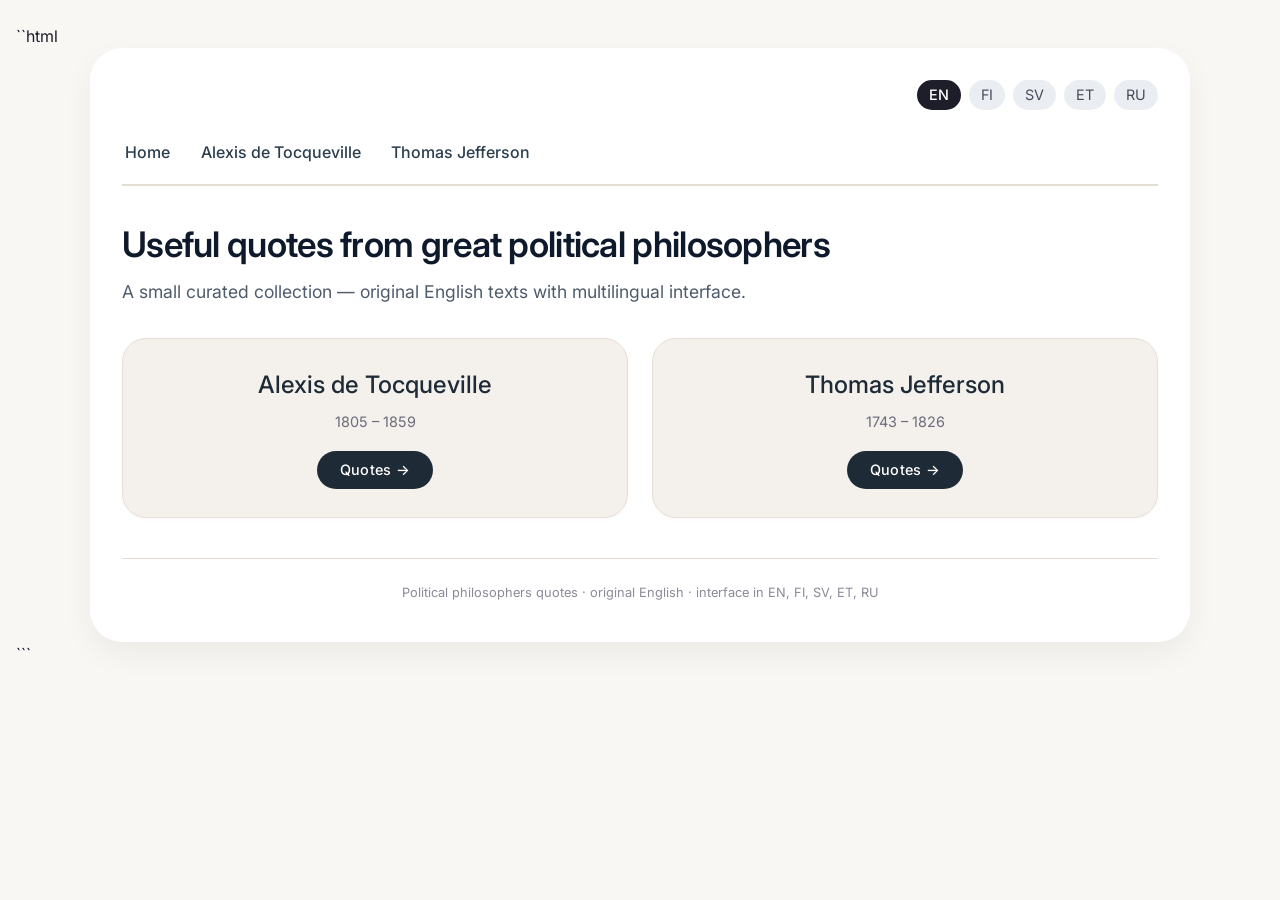
==== index.html @ 217eaa40 "Add files via upload" ====
``html
<!DOCTYPE html>
<html lang="en">
<head>
  <meta charset="UTF-8">
  <meta name="viewport" content="width=device-width, initial-scale=1.0">
  <title>Political Philosophers · Quotes</title>
  <!-- Google Fonts for clean typography -->
  <link rel="preconnect" href="https://fonts.googleapis.com">
  <link rel="preconnect" href="https://fonts.gstatic.com" crossorigin>
  <link href="https://fonts.googleapis.com/css2?family=Inter:opsz,wght@14..32,400;14..32,500;14..32,600&display=swap" rel="stylesheet">
  <style>
    /* ---------- GLOBAL STYLES ---------- */
    * {
      margin: 0;
      padding: 0;
      box-sizing: border-box;
    }
    body {
      font-family: 'Inter', system-ui, -apple-system, sans-serif;
      background: #f9f7f4;
      color: #1e1e2a;
      line-height: 1.5;
      padding: 1.5rem 1rem;
    }
    .container {
      max-width: 1100px;
      margin: 0 auto;
      background: #ffffff;
      border-radius: 2rem;
      box-shadow: 0 12px 30px rgba(0, 0, 0, 0.05);
      padding: 2rem 2rem 2.5rem;
    }

    /* ---------- LANGUAGE SELECTOR (simple placeholder) ---------- */
    .lang-bar {
      display: flex;
      justify-content: flex-end;
      gap: 0.5rem;
      margin-bottom: 1.5rem;
      font-size: 0.9rem;
      color: #4a4a5a;
    }
    .lang-bar span {
      background: #eaeef2;
      padding: 0.25rem 0.75rem;
      border-radius: 30px;
      cursor: default;
      transition: background 0.2s;
    }
    .lang-bar span.active {
      background: #1e1e2a;
      color: white;
      font-weight: 500;
    }

    /* ---------- TYPOGRAPHY & LINKS ---------- */
    h1 {
      font-size: 2.2rem;
      font-weight: 600;
      letter-spacing: -0.02em;
      margin-bottom: 0.5rem;
      color: #0e1a2b;
    }
    h2 {
      font-size: 1.7rem;
      font-weight: 500;
      letter-spacing: -0.01em;
      margin-bottom: 1.25rem;
      border-left: 5px solid #b7a68b;
      padding-left: 1rem;
    }
    .subhead {
      color: #4f5b6b;
      margin-bottom: 2rem;
      font-size: 1.1rem;
    }
    a {
      text-decoration: none;
      color: inherit;
    }

    /* ---------- TOP NAVIGATION (duplicated in menu and buttons) ---------- */
    .top-nav {
      display: flex;
      flex-wrap: wrap;
      gap: 0.75rem 1.5rem;
      margin-bottom: 2rem;
      padding-bottom: 0.75rem;
      border-bottom: 2px solid #e4ddd4;
    }
    .top-nav a {
      font-weight: 500;
      padding: 0.4rem 0.2rem;
      border-bottom: 2px solid transparent;
      transition: border-color 0.2s, color 0.2s;
      color: #2c3e4e;
    }
    .top-nav a:hover {
      border-bottom-color: #b7a68b;
      color: #0a1c2c;
    }

    /* ---------- HOME PAGE: AUTHOR CARDS / MENU ---------- */
    .authors-grid {
      display: flex;
      flex-wrap: wrap;
      gap: 1.5rem;
      margin-top: 1rem;
    }
    .author-card {
      flex: 1 1 220px;
      background: #f4f1ec;
      padding: 1.75rem 1.5rem;
      border-radius: 1.5rem;
      transition: transform 0.15s, box-shadow 0.2s;
      box-shadow: 0 2px 6px rgba(0, 0, 0, 0.02);
      border: 1px solid #e5dfd7;
      text-align: center;
    }
    .author-card:hover {
      transform: translateY(-3px);
      box-shadow: 0 12px 22px -8px rgba(0, 0, 0, 0.1);
      background: #f0ebe4;
    }
    .author-card h3 {
      font-size: 1.5rem;
      font-weight: 500;
      margin-bottom: 0.5rem;
      color: #1e2a36;
    }
    .author-card .years {
      font-size: 0.9rem;
      color: #6b6b7a;
      margin-bottom: 1.2rem;
    }
    .author-card .btn {
      display: inline-block;
      background: #1e2a36;
      color: white;
      padding: 0.5rem 1.4rem;
      border-radius: 40px;
      font-size: 0.9rem;
      font-weight: 500;
      letter-spacing: 0.3px;
      transition: background 0.2s;
    }
    .author-card .btn:hover {
      background: #2f4050;
    }

    /* ---------- QUOTE PAGE STYLES ---------- */
    .quote-list {
      display: flex;
      flex-direction: column;
      gap: 2rem;
      margin-top: 1.5rem;
    }
    .quote-item {
      background: #faf8f5;
      padding: 1.5rem 1.8rem;
      border-radius: 1.5rem;
      border-left: 6px solid #b7a68b;
      box-shadow: 0 2px 8px rgba(0, 0, 0, 0.02);
    }
    .quote-text {
      font-size: 1.2rem;
      font-style: italic;
      font-weight: 400;
      margin-bottom: 0.8rem;
      color: #18222e;
      line-height: 1.6;
    }
    .quote-source {
      font-size: 0.9rem;
      color: #5a6675;
      display: flex;
      justify-content: space-between;
      align-items: baseline;
      flex-wrap: wrap;
      gap: 0.5rem;
    }
    .quote-lang {
      background: #e4ddd4;
      padding: 0.2rem 0.75rem;
      border-radius: 20px;
      font-size: 0.75rem;
      font-weight: 600;
      text-transform: uppercase;
      letter-spacing: 0.5px;
      color: #2c3e4e;
    }

    /* ---------- BACK LINK ---------- */
    .back-link {
      display: inline-block;
      margin-top: 2rem;
      font-weight: 500;
      color: #4f5b6b;
      border-bottom: 1px dashed #b7a68b;
    }
    .back-link:hover {
      color: #1e1e2a;
      border-bottom-style: solid;
    }

    /* ---------- RESPONSIVE ---------- */
    @media (max-width: 600px) {
      .container { padding: 1.5rem 1.25rem; }
      h1 { font-size: 1.8rem; }
      h2 { font-size: 1.4rem; }
      .quote-item { padding: 1.25rem; }
      .quote-text { font-size: 1.05rem; }
    }

    /* hide all pages by default, only .active page visible */
    .page {
      display: none;
    }
    .page.active {
      display: block;
    }
  </style>
</head>
<body>
<div class="container">

  <!-- LANGUAGE SELECTOR (visual only — translation logic not implemented) -->
  <div class="lang-bar">
    <span class="active">EN</span>
    <span>FI</span>
    <span>SV</span>
    <span>ET</span>
    <span>RU</span>
  </div>

  <!-- TOP NAVIGATION (duplicated in home card buttons) -->
  <!-- Menu items will be dynamically duplicated via JS, but static fallback works too -->
  <nav class="top-nav" id="topNav">
    <a href="#" data-page="home">Home</a>
    <a href="#" data-page="tocqueville">Alexis de Tocqueville</a>
    <a href="#" data-page="jefferson">Thomas Jefferson</a>
    <!-- Add new menu items here as simple <a> with data-page -->
  </nav>

  <!-- ========== PAGE: HOME ========== -->
  <div id="home" class="page active">
    <h1>Useful quotes from great political philosophers</h1>
    <p class="subhead">A small curated collection — original English texts with multilingual interface.</p>

    <!-- AUTHOR CARDS (also act as menu buttons) -->
    <div class="authors-grid">
      <div class="author-card">
        <h3>Alexis de Tocqueville</h3>
        <div class="years">1805 – 1859</div>
        <a href="#" class="btn" data-page="tocqueville">Quotes →</a>
      </div>
      <div class="author-card">
        <h3>Thomas Jefferson</h3>
        <div class="years">1743 – 1826</div>
        <a href="#" class="btn" data-page="jefferson">Quotes →</a>
      </div>
      <!-- Add more author cards here: copy .author-card block, change title, years, and data-page -->
    </div>
  </div>

  <!-- ========== PAGE: TOCQUEVILLE ========== -->
  <div id="tocqueville" class="page">
    <h2>Alexis de Tocqueville</h2>
    <div class="quote-list">
      <!-- QUOTE 1 -->
      <div class="quote-item">
        <div class="quote-text">“The greatness of America lies not in being more enlightened than any other nation, but rather in her ability to repair her faults.”</div>
        <div class="quote-source">
          <span>— Alexis de Tocqueville, Democracy in America</span>
          <span class="quote-lang">EN</span>
        </div>
      </div>
      <!-- QUOTE 2 -->
      <div class="quote-item">
        <div class="quote-text">“I must confess that in America I saw more than America; I sought the image of democracy itself, with its inclinations, its character, its prejudices, and its passions.”</div>
        <div class="quote-source">
          <span>— Alexis de Tocqueville, Democracy in America</span>
          <span class="quote-lang">EN</span>
        </div>
      </div>
      <!-- QUOTE 3 -->
      <div class="quote-item">
        <div class="quote-text">“Liberty cannot be established without morality, nor morality without faith.”</div>
        <div class="quote-source">
          <span>— Alexis de Tocqueville</span>
          <span class="quote-lang">EN</span>
        </div>
      </div>
      <!-- Add more .quote-item blocks here -->
    </div>
    <a href="#" class="back-link" data-page="home">← Back to home</a>
  </div>

  <!-- ========== PAGE: JEFFERSON ========== -->
  <div id="jefferson" class="page">
    <h2>Thomas Jefferson</h2>
    <div class="quote-list">
      <!-- QUOTE 1 -->
      <div class="quote-item">
        <div class="quote-text">“I cannot live without books.”</div>
        <div class="quote-source">
          <span>— Thomas Jefferson, letter to John Adams</span>
          <span class="quote-lang">EN</span>
        </div>
      </div>
      <!-- QUOTE 2 -->
      <div class="quote-item">
        <div class="quote-text">“The tree of liberty must be refreshed from time to time with the blood of patriots and tyrants.”</div>
        <div class="quote-source">
          <span>— Thomas Jefferson, letter to William S. Smith</span>
          <span class="quote-lang">EN</span>
        </div>
      </div>
      <!-- QUOTE 3 -->
      <div class="quote-item">
        <div class="quote-text">“In matters of style, swim with the current; in matters of principle, stand like a rock.”</div>
        <div class="quote-source">
          <span>— Thomas Jefferson (attributed)</span>
          <span class="quote-lang">EN</span>
        </div>
      </div>
      <!-- Add more .quote-item blocks here -->
    </div>
    <a href="#" class="back-link" data-page="home">← Back to home</a>
  </div>

  <!-- ========== FOOTER NOTE ========== -->
  <div style="margin-top: 2.5rem; font-size: 0.8rem; color: #8a8a98; border-top: 1px solid #e4ddd4; padding-top: 1.5rem; text-align: center;">
    Political philosophers quotes · original English · interface in EN, FI, SV, ET, RU
  </div>

</div>

<!-- ========== JAVASCRIPT: page navigation ========== -->
<script>
  (function() {
    // ---------- 1. HANDLE PAGE SWITCHING ----------
    const pages = document.querySelectorAll('.page');
    const navLinks = document.querySelectorAll('[data-page]'); // both top nav and any data-page links

    function showPage(pageId) {
      // hide all pages
      pages.forEach(p => p.classList.remove('active'));
      // show selected page
      const target = document.getElementById(pageId);
      if (target) {
        target.classList.add('active');
      } else {
        // fallback: if page not found, go home
        document.getElementById('home')?.classList.add('active');
      }
      // optional: scroll to top
      window.scrollTo({ top: 0, behavior: 'smooth' });
    }

    // attach click listeners to all elements with data-page (links, buttons)
    navLinks.forEach(link => {
      link.addEventListener('click', function(e) {
        e.preventDefault();
        const pageId = this.getAttribute('data-page');
        if (pageId) {
          showPage(pageId);
        }
      });
    });

    // ---------- 2. ENSURE HOME IS ACTIVE ON LOAD ----------
    // if no page is active, show home
    if (!document.querySelector('.page.active')) {
      document.getElementById('home')?.classList.add('active');
    }

    // ---------- 3. (OPTIONAL) ADD NEW AUTHORS EASILY ----------
    // To add a new author:
    // 1. Add a new <div id="newauthor" class="page"> ... </div> with quotes.
    // 2. Add a corresponding <a href="#" data-page="newauthor">Name</a> in the top nav.
    // 3. Optionally add an author-card in the home page grid with data-page="newauthor".
    // The script automatically binds any element with data-page attribute.
    // For now, everything is static, but the pattern is ready for expansion.

    console.log('Quotes site ready — add new authors by duplicating page divs and menu links.');
  })();
</script>

<!-- ========== HOW TO ADD NEW CONTENT ========== -->
<!--
  === ADDING A NEW AUTHOR PAGE ===
  1. Copy the entire <div id="newauthor" class="page"> ... </div> block (e.g., tocqueville).
  2. Change the id to something unique, e.g., "machiavelli".
  3. Update the <h2> with the philosopher's name.
  4. Replace the .quote-item blocks with new quotes.
  5. In the top <nav>, add: <a href="#" data-page="machiavelli">Niccolò Machiavelli</a>
  6. In the .authors-grid on home page, add a new .author-card with data-page="machiavelli".
     (Copy the card and edit the title, years, and data-page attribute.)
  
  === ADDING A NEW QUOTE ===
  Inside any .quote-list, copy this block:
    <div class="quote-item">
      <div class="quote-text">“Your quote here.”</div>
      <div class="quote-source">
        <span>— Author, Source</span>
        <span class="quote-lang">EN</span>
      </div>
    </div>
  Paste it and modify the text. The .quote-lang shows the original language (EN for now).
  For translations, you would later add data attributes or separate elements.
  
  === TRANSLATION NOTE ===
  The interface currently shows language pills (EN, FI, SV, ET, RU) but no automatic translation.
  To support translations, you could:
    - Store each quote in multiple languages with data attributes.
    - Or use a simple JS object and switch text based on selected language.
  For now, the code provides a clean structure to add original English quotes and expand later.
-->
</body>
</html>
```
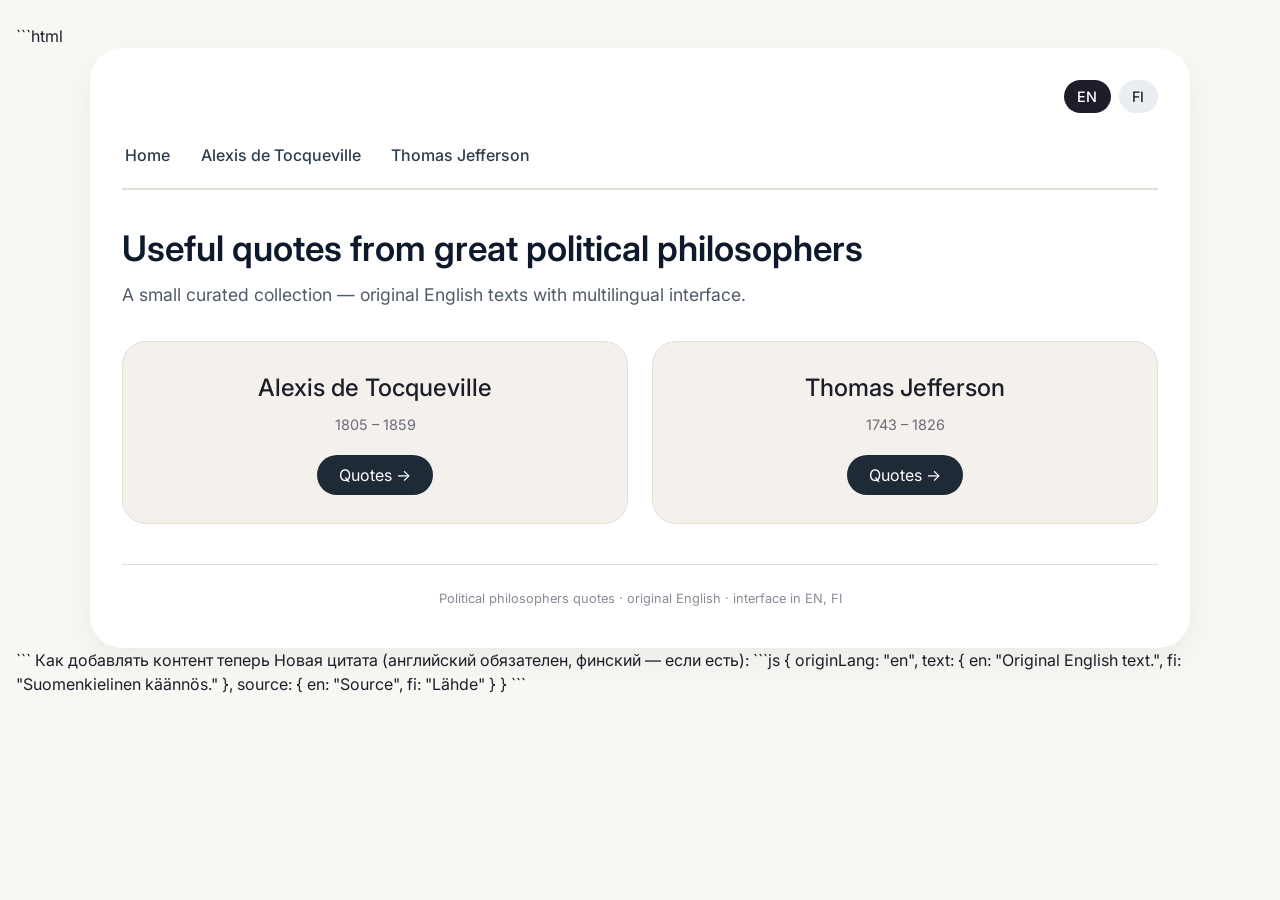
==== commit 49e18908: "Add files via upload" ====
--- a/index.html
+++ b/index.html
@@ -1,423 +1,336 @@
-``html
+```html
 <!DOCTYPE html>
 <html lang="en">
 <head>
   <meta charset="UTF-8">
   <meta name="viewport" content="width=device-width, initial-scale=1.0">
   <title>Political Philosophers · Quotes</title>
-  <!-- Google Fonts for clean typography -->
   <link rel="preconnect" href="https://fonts.googleapis.com">
-  <link rel="preconnect" href="https://fonts.gstatic.com" crossorigin>
   <link href="https://fonts.googleapis.com/css2?family=Inter:opsz,wght@14..32,400;14..32,500;14..32,600&display=swap" rel="stylesheet">
   <style>
-    /* ---------- GLOBAL STYLES ---------- */
-    * {
-      margin: 0;
-      padding: 0;
-      box-sizing: border-box;
-    }
+    * { margin: 0; padding: 0; box-sizing: border-box; }
     body {
-      font-family: 'Inter', system-ui, -apple-system, sans-serif;
-      background: #f9f7f4;
-      color: #1e1e2a;
-      line-height: 1.5;
-      padding: 1.5rem 1rem;
+      font-family: 'Inter', system-ui, sans-serif;
+      background: #f9f7f4; color: #1e1e2a; line-height: 1.5; padding: 1.5rem 1rem;
     }
     .container {
-      max-width: 1100px;
-      margin: 0 auto;
-      background: #ffffff;
-      border-radius: 2rem;
-      box-shadow: 0 12px 30px rgba(0, 0, 0, 0.05);
+      max-width: 1100px; margin: 0 auto; background: #fff;
+      border-radius: 2rem; box-shadow: 0 12px 30px rgba(0,0,0,.05);
       padding: 2rem 2rem 2.5rem;
     }
-
-    /* ---------- LANGUAGE SELECTOR (simple placeholder) ---------- */
     .lang-bar {
-      display: flex;
-      justify-content: flex-end;
-      gap: 0.5rem;
-      margin-bottom: 1.5rem;
-      font-size: 0.9rem;
-      color: #4a4a5a;
-    }
-    .lang-bar span {
-      background: #eaeef2;
-      padding: 0.25rem 0.75rem;
-      border-radius: 30px;
-      cursor: default;
-      transition: background 0.2s;
-    }
-    .lang-bar span.active {
-      background: #1e1e2a;
-      color: white;
-      font-weight: 500;
-    }
-
-    /* ---------- TYPOGRAPHY & LINKS ---------- */
-    h1 {
-      font-size: 2.2rem;
-      font-weight: 600;
-      letter-spacing: -0.02em;
-      margin-bottom: 0.5rem;
-      color: #0e1a2b;
-    }
-    h2 {
-      font-size: 1.7rem;
-      font-weight: 500;
-      letter-spacing: -0.01em;
-      margin-bottom: 1.25rem;
-      border-left: 5px solid #b7a68b;
-      padding-left: 1rem;
-    }
-    .subhead {
-      color: #4f5b6b;
-      margin-bottom: 2rem;
-      font-size: 1.1rem;
-    }
-    a {
-      text-decoration: none;
-      color: inherit;
-    }
-
-    /* ---------- TOP NAVIGATION (duplicated in menu and buttons) ---------- */
+      display: flex; justify-content: flex-end; gap: .5rem;
+      margin-bottom: 1.5rem; font-size: .9rem;
+    }
+    .lang-bar button {
+      background: #eaeef2; border: none; padding: .35rem .85rem;
+      border-radius: 30px; cursor: pointer; font: inherit;
+      transition: background .2s, color .2s;
+    }
+    .lang-bar button:hover { background: #dde3e9; }
+    .lang-bar button.active { background: #1e1e2a; color: #fff; font-weight: 500; }
+
+    h1 { font-size: 2.2rem; font-weight: 600; margin-bottom: .5rem; color: #0e1a2b; }
+    h2 { font-size: 1.7rem; font-weight: 500; margin-bottom: 1.25rem;
+         border-left: 5px solid #b7a68b; padding-left: 1rem; }
+    .subhead { color: #4f5b6b; margin-bottom: 2rem; font-size: 1.1rem; }
+
     .top-nav {
-      display: flex;
-      flex-wrap: wrap;
-      gap: 0.75rem 1.5rem;
-      margin-bottom: 2rem;
-      padding-bottom: 0.75rem;
+      display: flex; flex-wrap: wrap; gap: .75rem 1.5rem;
+      margin-bottom: 2rem; padding-bottom: .75rem;
       border-bottom: 2px solid #e4ddd4;
     }
     .top-nav a {
-      font-weight: 500;
-      padding: 0.4rem 0.2rem;
-      border-bottom: 2px solid transparent;
-      transition: border-color 0.2s, color 0.2s;
-      color: #2c3e4e;
-    }
-    .top-nav a:hover {
-      border-bottom-color: #b7a68b;
-      color: #0a1c2c;
-    }
-
-    /* ---------- HOME PAGE: AUTHOR CARDS / MENU ---------- */
-    .authors-grid {
-      display: flex;
-      flex-wrap: wrap;
-      gap: 1.5rem;
-      margin-top: 1rem;
-    }
+      font-weight: 500; padding: .4rem .2rem; color: #2c3e4e;
+      border-bottom: 2px solid transparent; transition: border-color .2s;
+      cursor: pointer;
+    }
+    .top-nav a:hover { border-bottom-color: #b7a68b; }
+
+    .authors-grid { display: flex; flex-wrap: wrap; gap: 1.5rem; margin-top: 1rem; }
     .author-card {
-      flex: 1 1 220px;
-      background: #f4f1ec;
-      padding: 1.75rem 1.5rem;
-      border-radius: 1.5rem;
-      transition: transform 0.15s, box-shadow 0.2s;
-      box-shadow: 0 2px 6px rgba(0, 0, 0, 0.02);
-      border: 1px solid #e5dfd7;
-      text-align: center;
-    }
-    .author-card:hover {
-      transform: translateY(-3px);
-      box-shadow: 0 12px 22px -8px rgba(0, 0, 0, 0.1);
-      background: #f0ebe4;
-    }
-    .author-card h3 {
-      font-size: 1.5rem;
-      font-weight: 500;
-      margin-bottom: 0.5rem;
-      color: #1e2a36;
-    }
-    .author-card .years {
-      font-size: 0.9rem;
-      color: #6b6b7a;
-      margin-bottom: 1.2rem;
-    }
+      flex: 1 1 220px; background: #f4f1ec; padding: 1.75rem 1.5rem;
+      border-radius: 1.5rem; border: 1px solid #e5dfd7; text-align: center;
+      transition: transform .15s, box-shadow .2s;
+    }
+    .author-card:hover { transform: translateY(-3px); box-shadow: 0 12px 22px -8px rgba(0,0,0,.1); }
+    .author-card h3 { font-size: 1.5rem; font-weight: 500; margin-bottom: .5rem; }
+    .author-card .years { font-size: .9rem; color: #6b6b7a; margin-bottom: 1.2rem; }
     .author-card .btn {
-      display: inline-block;
-      background: #1e2a36;
-      color: white;
-      padding: 0.5rem 1.4rem;
-      border-radius: 40px;
-      font-size: 0.9rem;
-      font-weight: 500;
-      letter-spacing: 0.3px;
-      transition: background 0.2s;
-    }
-    .author-card .btn:hover {
-      background: #2f4050;
-    }
-
-    /* ---------- QUOTE PAGE STYLES ---------- */
-    .quote-list {
-      display: flex;
-      flex-direction: column;
-      gap: 2rem;
-      margin-top: 1.5rem;
-    }
+      display: inline-block; background: #1e2a36; color: #fff;
+      padding: .5rem 1.4rem; border-radius: 40px; font-size: .9rem;
+      cursor: pointer; border: none; font: inherit;
+    }
+    .author-card .btn:hover { background: #2f4050; }
+
+    .quote-list { display: flex; flex-direction: column; gap: 2rem; margin-top: 1.5rem; }
     .quote-item {
-      background: #faf8f5;
-      padding: 1.5rem 1.8rem;
-      border-radius: 1.5rem;
+      background: #faf8f5; padding: 1.5rem 1.8rem; border-radius: 1.5rem;
       border-left: 6px solid #b7a68b;
-      box-shadow: 0 2px 8px rgba(0, 0, 0, 0.02);
-    }
-    .quote-text {
-      font-size: 1.2rem;
-      font-style: italic;
-      font-weight: 400;
-      margin-bottom: 0.8rem;
-      color: #18222e;
-      line-height: 1.6;
-    }
+    }
+    .quote-text { font-size: 1.2rem; font-style: italic; margin-bottom: .8rem; line-height: 1.6; }
     .quote-source {
-      font-size: 0.9rem;
-      color: #5a6675;
-      display: flex;
-      justify-content: space-between;
-      align-items: baseline;
-      flex-wrap: wrap;
-      gap: 0.5rem;
+      font-size: .9rem; color: #5a6675; display: flex;
+      justify-content: space-between; flex-wrap: wrap; gap: .5rem;
     }
     .quote-lang {
-      background: #e4ddd4;
-      padding: 0.2rem 0.75rem;
-      border-radius: 20px;
-      font-size: 0.75rem;
-      font-weight: 600;
-      text-transform: uppercase;
-      letter-spacing: 0.5px;
-      color: #2c3e4e;
-    }
-
-    /* ---------- BACK LINK ---------- */
-    .back-link {
-      display: inline-block;
-      margin-top: 2rem;
-      font-weight: 500;
-      color: #4f5b6b;
-      border-bottom: 1px dashed #b7a68b;
-    }
-    .back-link:hover {
-      color: #1e1e2a;
-      border-bottom-style: solid;
-    }
-
-    /* ---------- RESPONSIVE ---------- */
+      background: #e4ddd4; padding: .2rem .75rem; border-radius: 20px;
+      font-size: .75rem; font-weight: 600; text-transform: uppercase;
+    }
+    .back-link { display: inline-block; margin-top: 2rem; color: #4f5b6b;
+      border-bottom: 1px dashed #b7a68b; cursor: pointer; }
+    .back-link:hover { color: #1e1e2a; border-bottom-style: solid; }
+
     @media (max-width: 600px) {
       .container { padding: 1.5rem 1.25rem; }
-      h1 { font-size: 1.8rem; }
-      h2 { font-size: 1.4rem; }
-      .quote-item { padding: 1.25rem; }
-      .quote-text { font-size: 1.05rem; }
-    }
-
-    /* hide all pages by default, only .active page visible */
-    .page {
-      display: none;
-    }
-    .page.active {
-      display: block;
-    }
+      h1 { font-size: 1.8rem; } h2 { font-size: 1.4rem; }
+      .quote-item { padding: 1.25rem; } .quote-text { font-size: 1.05rem; }
+    }
+    .page { display: none; }
+    .page.active { display: block; }
   </style>
 </head>
 <body>
 <div class="container">
 
-  <!-- LANGUAGE SELECTOR (visual only — translation logic not implemented) -->
-  <div class="lang-bar">
-    <span class="active">EN</span>
-    <span>FI</span>
-    <span>SV</span>
-    <span>ET</span>
-    <span>RU</span>
+  <!-- LANGUAGE BUTTONS — only EN and FI -->
+  <div class="lang-bar" id="langBar">
+    <button data-lang="en" class="active">EN</button>
+    <button data-lang="fi">FI</button>
   </div>
 
-  <!-- TOP NAVIGATION (duplicated in home card buttons) -->
-  <!-- Menu items will be dynamically duplicated via JS, but static fallback works too -->
-  <nav class="top-nav" id="topNav">
-    <a href="#" data-page="home">Home</a>
-    <a href="#" data-page="tocqueville">Alexis de Tocqueville</a>
-    <a href="#" data-page="jefferson">Thomas Jefferson</a>
-    <!-- Add new menu items here as simple <a> with data-page -->
-  </nav>
-
-  <!-- ========== PAGE: HOME ========== -->
+  <nav class="top-nav" id="topNav"></nav>
+
   <div id="home" class="page active">
-    <h1>Useful quotes from great political philosophers</h1>
-    <p class="subhead">A small curated collection — original English texts with multilingual interface.</p>
-
-    <!-- AUTHOR CARDS (also act as menu buttons) -->
-    <div class="authors-grid">
-      <div class="author-card">
-        <h3>Alexis de Tocqueville</h3>
-        <div class="years">1805 – 1859</div>
-        <a href="#" class="btn" data-page="tocqueville">Quotes →</a>
-      </div>
-      <div class="author-card">
-        <h3>Thomas Jefferson</h3>
-        <div class="years">1743 – 1826</div>
-        <a href="#" class="btn" data-page="jefferson">Quotes →</a>
-      </div>
-      <!-- Add more author cards here: copy .author-card block, change title, years, and data-page -->
+    <h1 id="homeTitle"></h1>
+    <p class="subhead" id="homeSub"></p>
+    <div class="authors-grid" id="authorsGrid"></div>
+  </div>
+
+  <div id="authorPage" class="page">
+    <h2 id="authorName"></h2>
+    <div class="quote-list" id="quoteList"></div>
+    <a class="back-link" data-page="home" id="backLink"></a>
+  </div>
+
+  <div style="margin-top:2.5rem;font-size:.8rem;color:#8a8a98;border-top:1px solid #e4ddd4;padding-top:1.5rem;text-align:center;">
+    Political philosophers quotes · original English · interface in EN, FI
+  </div>
+</div>
+
+<script>
+/* =========================================================
+   1. UI TRANSLATIONS — English + Finnish only
+   ========================================================= */
+const ui = {
+  en: {
+    homeTitle: "Useful quotes from great political philosophers",
+    homeSub: "A small curated collection — original English texts with multilingual interface.",
+    quotesBtn: "Quotes →",
+    back: "← Back to home",
+    home: "Home"
+  },
+  fi: {
+    homeTitle: "Hyödyllisiä sitaatteja suurilta poliittisilta filosofeilta",
+    homeSub: "Pieni valikoima — alkuperäiset englanninkieliset tekstit ja monikielinen käyttöliittymä.",
+    quotesBtn: "Sitaatit →",
+    back: "← Takaisin etusivulle",
+    home: "Etusivu"
+  }
+};
+
+/* =========================================================
+   2. AUTHORS + QUOTES DATA
+   Each quote: text in en + fi (fi optional, falls back to en),
+   source per language, originLang marks the original language.
+   ========================================================= */
+const authors = [
+  {
+    id: "tocqueville",
+    name: "Alexis de Tocqueville",
+    years: "1805 – 1859",
+    quotes: [
+      {
+        originLang: "en",
+        text: {
+          en: "The greatness of America lies not in being more enlightened than any other nation, but rather in her ability to repair her faults.",
+          fi: "Amerikan suuruus ei ole siinä, että se olisi valistuneempi kuin muut kansat, vaan kyvyssä korjata virheensä."
+        },
+        source: {
+          en: "Democracy in America",
+          fi: "Demokratia Amerikassa"
+        }
+      },
+      {
+        originLang: "en",
+        text: {
+          en: "Liberty cannot be established without morality, nor morality without faith.",
+          fi: "Vapautta ei voi perustaa ilman moraalia, eikä moraalia ilman uskoa."
+        },
+        source: {
+          en: "Democracy in America",
+          fi: "Demokratia Amerikassa"
+        }
+      }
+    ]
+  },
+  {
+    id: "jefferson",
+    name: "Thomas Jefferson",
+    years: "1743 – 1826",
+    quotes: [
+      {
+        originLang: "en",
+        text: {
+          en: "I cannot live without books.",
+          fi: "En voi elää ilman kirjoja."
+        },
+        source: {
+          en: "letter to John Adams",
+          fi: "kirje John Adamsille"
+        }
+      },
+      {
+        originLang: "en",
+        text: {
+          en: "The tree of liberty must be refreshed from time to time with the blood of patriots and tyrants.",
+          fi: "Vapauden puuta on ajoittain virvoitettava patrioottien ja tyrannien verellä."
+        },
+        source: {
+          en: "letter to William S. Smith",
+          fi: "kirje William S. Smithille"
+        }
+      }
+    ]
+  }
+];
+
+/* =========================================================
+   3. STATE + RENDER
+   ========================================================= */
+let currentLang = "en";
+let currentPage = "home"; // "home" or author id
+
+const $ = sel => document.querySelector(sel);
+
+function t(key) {
+  return (ui[currentLang] && ui[currentLang][key]) || ui.en[key];
+}
+
+// pick text in current language, fallback to English
+function pick(obj) {
+  if (!obj) return "";
+  return obj[currentLang] || obj.en || "";
+}
+
+function renderNav() {
+  const nav = $("#topNav");
+  let html = `<a data-page="home">${t("home")}</a>`;
+  authors.forEach(a => {
+    html += `<a data-page="${a.id}">${a.name}</a>`;
+  });
+  nav.innerHTML = html;
+  nav.querySelectorAll("a").forEach(el => {
+    el.addEventListener("click", () => {
+      currentPage = el.dataset.page;
+      render();
+      window.scrollTo({ top: 0, behavior: "smooth" });
+    });
+  });
+}
+
+function renderHome() {
+  $("#homeTitle").textContent = t("homeTitle");
+  $("#homeSub").textContent = t("homeSub");
+  const grid = $("#authorsGrid");
+  grid.innerHTML = authors.map(a => `
+    <div class="author-card">
+      <h3>${a.name}</h3>
+      <div class="years">${a.years}</div>
+      <button class="btn" data-page="${a.id}">${t("quotesBtn")}</button>
     </div>
-  </div>
-
-  <!-- ========== PAGE: TOCQUEVILLE ========== -->
-  <div id="tocqueville" class="page">
-    <h2>Alexis de Tocqueville</h2>
-    <div class="quote-list">
-      <!-- QUOTE 1 -->
+  `).join("");
+  grid.querySelectorAll("[data-page]").forEach(el => {
+    el.addEventListener("click", () => {
+      currentPage = el.dataset.page;
+      render();
+      window.scrollTo({ top: 0, behavior: "smooth" });
+    });
+  });
+}
+
+function renderAuthor(author) {
+  $("#authorName").textContent = author.name;
+  const list = $("#quoteList");
+  list.innerHTML = author.quotes.map(q => {
+    const text = pick(q.text);
+    const src = pick(q.source);
+    const langLabel = currentLang.toUpperCase();
+    return `
       <div class="quote-item">
-        <div class="quote-text">“The greatness of America lies not in being more enlightened than any other nation, but rather in her ability to repair her faults.”</div>
+        <div class="quote-text">“${text}”</div>
         <div class="quote-source">
-          <span>— Alexis de Tocqueville, Democracy in America</span>
-          <span class="quote-lang">EN</span>
+          <span>— ${author.name}${src ? ", " + src : ""}</span>
+          <span class="quote-lang">${langLabel}</span>
         </div>
       </div>
-      <!-- QUOTE 2 -->
-      <div class="quote-item">
-        <div class="quote-text">“I must confess that in America I saw more than America; I sought the image of democracy itself, with its inclinations, its character, its prejudices, and its passions.”</div>
-        <div class="quote-source">
-          <span>— Alexis de Tocqueville, Democracy in America</span>
-          <span class="quote-lang">EN</span>
-        </div>
-      </div>
-      <!-- QUOTE 3 -->
-      <div class="quote-item">
-        <div class="quote-text">“Liberty cannot be established without morality, nor morality without faith.”</div>
-        <div class="quote-source">
-          <span>— Alexis de Tocqueville</span>
-          <span class="quote-lang">EN</span>
-        </div>
-      </div>
-      <!-- Add more .quote-item blocks here -->
-    </div>
-    <a href="#" class="back-link" data-page="home">← Back to home</a>
-  </div>
-
-  <!-- ========== PAGE: JEFFERSON ========== -->
-  <div id="jefferson" class="page">
-    <h2>Thomas Jefferson</h2>
-    <div class="quote-list">
-      <!-- QUOTE 1 -->
-      <div class="quote-item">
-        <div class="quote-text">“I cannot live without books.”</div>
-        <div class="quote-source">
-          <span>— Thomas Jefferson, letter to John Adams</span>
-          <span class="quote-lang">EN</span>
-        </div>
-      </div>
-      <!-- QUOTE 2 -->
-      <div class="quote-item">
-        <div class="quote-text">“The tree of liberty must be refreshed from time to time with the blood of patriots and tyrants.”</div>
-        <div class="quote-source">
-          <span>— Thomas Jefferson, letter to William S. Smith</span>
-          <span class="quote-lang">EN</span>
-        </div>
-      </div>
-      <!-- QUOTE 3 -->
-      <div class="quote-item">
-        <div class="quote-text">“In matters of style, swim with the current; in matters of principle, stand like a rock.”</div>
-        <div class="quote-source">
-          <span>— Thomas Jefferson (attributed)</span>
-          <span class="quote-lang">EN</span>
-        </div>
-      </div>
-      <!-- Add more .quote-item blocks here -->
-    </div>
-    <a href="#" class="back-link" data-page="home">← Back to home</a>
-  </div>
-
-  <!-- ========== FOOTER NOTE ========== -->
-  <div style="margin-top: 2.5rem; font-size: 0.8rem; color: #8a8a98; border-top: 1px solid #e4ddd4; padding-top: 1.5rem; text-align: center;">
-    Political philosophers quotes · original English · interface in EN, FI, SV, ET, RU
-  </div>
-
-</div>
-
-<!-- ========== JAVASCRIPT: page navigation ========== -->
-<script>
-  (function() {
-    // ---------- 1. HANDLE PAGE SWITCHING ----------
-    const pages = document.querySelectorAll('.page');
-    const navLinks = document.querySelectorAll('[data-page]'); // both top nav and any data-page links
-
-    function showPage(pageId) {
-      // hide all pages
-      pages.forEach(p => p.classList.remove('active'));
-      // show selected page
-      const target = document.getElementById(pageId);
-      if (target) {
-        target.classList.add('active');
-      } else {
-        // fallback: if page not found, go home
-        document.getElementById('home')?.classList.add('active');
-      }
-      // optional: scroll to top
-      window.scrollTo({ top: 0, behavior: 'smooth' });
-    }
-
-    // attach click listeners to all elements with data-page (links, buttons)
-    navLinks.forEach(link => {
-      link.addEventListener('click', function(e) {
-        e.preventDefault();
-        const pageId = this.getAttribute('data-page');
-        if (pageId) {
-          showPage(pageId);
-        }
-      });
-    });
-
-    // ---------- 2. ENSURE HOME IS ACTIVE ON LOAD ----------
-    // if no page is active, show home
-    if (!document.querySelector('.page.active')) {
-      document.getElementById('home')?.classList.add('active');
-    }
-
-    // ---------- 3. (OPTIONAL) ADD NEW AUTHORS EASILY ----------
-    // To add a new author:
-    // 1. Add a new <div id="newauthor" class="page"> ... </div> with quotes.
-    // 2. Add a corresponding <a href="#" data-page="newauthor">Name</a> in the top nav.
-    // 3. Optionally add an author-card in the home page grid with data-page="newauthor".
-    // The script automatically binds any element with data-page attribute.
-    // For now, everything is static, but the pattern is ready for expansion.
-
-    console.log('Quotes site ready — add new authors by duplicating page divs and menu links.');
-  })();
+    `;
+  }).join("");
+  $("#backLink").textContent = t("back");
+  $("#backLink").onclick = () => { currentPage = "home"; render(); };
+}
+
+function render() {
+  document.querySelectorAll("#langBar button").forEach(b => {
+    b.classList.toggle("active", b.dataset.lang === currentLang);
+  });
+  renderNav();
+
+  document.querySelectorAll(".page").forEach(p => p.classList.remove("active"));
+  if (currentPage === "home") {
+    $("#home").classList.add("active");
+    renderHome();
+  } else {
+    const author = authors.find(a => a.id === currentPage);
+    if (!author) { currentPage = "home"; return render(); }
+    $("#authorPage").classList.add("active");
+    renderAuthor(author);
+  }
+}
+
+/* =========================================================
+   4. LANGUAGE SWITCH HANDLER
+   ========================================================= */
+document.querySelectorAll("#langBar button").forEach(btn => {
+  btn.addEventListener("click", () => {
+    currentLang = btn.dataset.lang;
+    render();
+  });
+});
+
+/* =========================================================
+   5. INIT
+   ========================================================= */
+render();
 </script>
-
-<!-- ========== HOW TO ADD NEW CONTENT ========== -->
-<!--
-  === ADDING A NEW AUTHOR PAGE ===
-  1. Copy the entire <div id="newauthor" class="page"> ... </div> block (e.g., tocqueville).
-  2. Change the id to something unique, e.g., "machiavelli".
-  3. Update the <h2> with the philosopher's name.
-  4. Replace the .quote-item blocks with new quotes.
-  5. In the top <nav>, add: <a href="#" data-page="machiavelli">Niccolò Machiavelli</a>
-  6. In the .authors-grid on home page, add a new .author-card with data-page="machiavelli".
-     (Copy the card and edit the title, years, and data-page attribute.)
-  
-  === ADDING A NEW QUOTE ===
-  Inside any .quote-list, copy this block:
-    <div class="quote-item">
-      <div class="quote-text">“Your quote here.”</div>
-      <div class="quote-source">
-        <span>— Author, Source</span>
-        <span class="quote-lang">EN</span>
-      </div>
-    </div>
-  Paste it and modify the text. The .quote-lang shows the original language (EN for now).
-  For translations, you would later add data attributes or separate elements.
-  
-  === TRANSLATION NOTE ===
-  The interface currently shows language pills (EN, FI, SV, ET, RU) but no automatic translation.
-  To support translations, you could:
-    - Store each quote in multiple languages with data attributes.
-    - Or use a simple JS object and switch text based on selected language.
-  For now, the code provides a clean structure to add original English quotes and expand later.
--->
 </body>
 </html>
 ```
+
+Как добавлять контент теперь
+
+Новая цитата (английский обязателен, финский — если есть):
+
+```js
+{
+  originLang: "en",
+  text: {
+    en: "Original English text.",
+    fi: "Suomenkielinen käännös."
+  },
+  source: {
+    en: "Source",
+    fi: "Lähde"
+  }
+}
+```
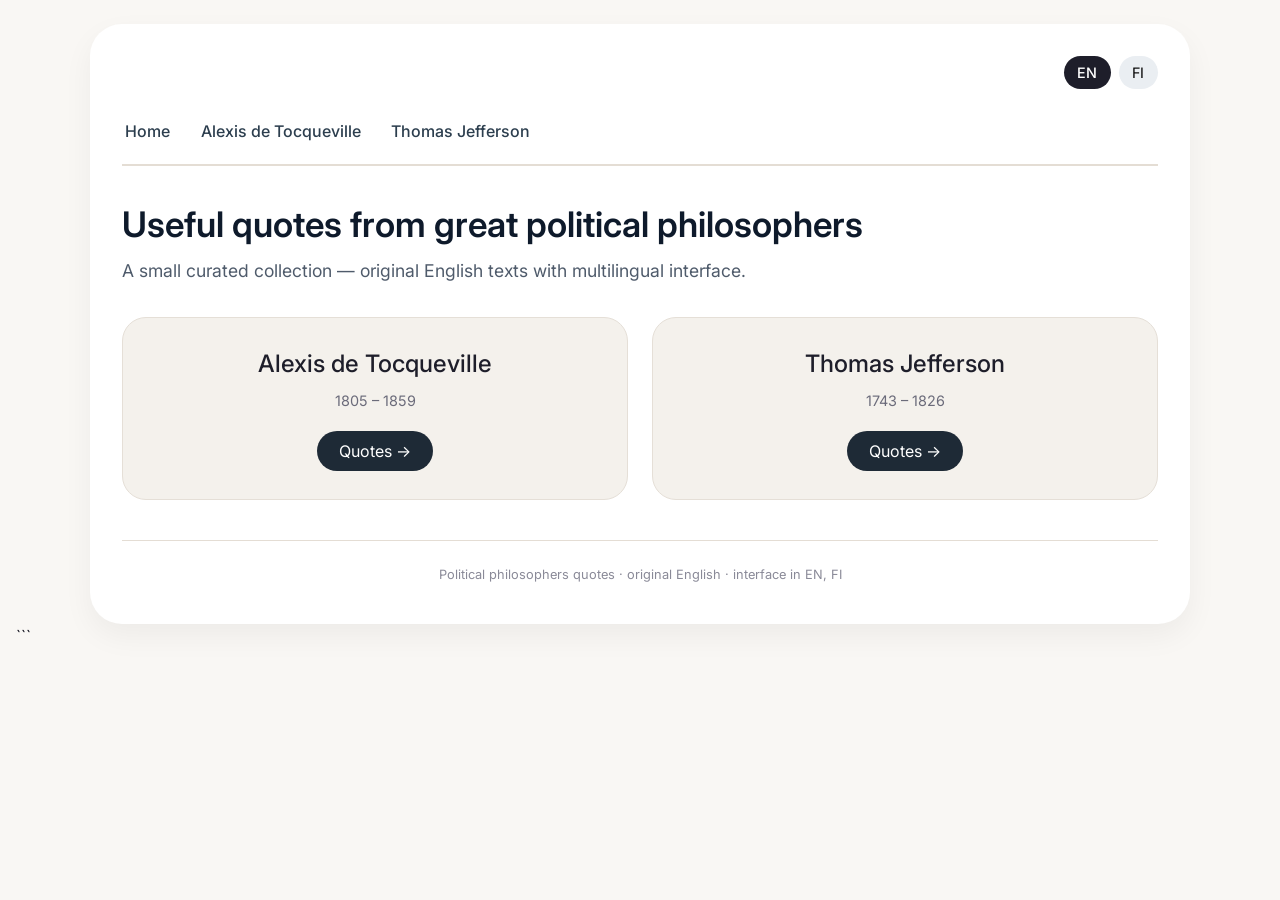
==== commit 5a52e7b4: "Add files via upload" ====
--- a/index.html
+++ b/index.html
@@ -1,4 +1,3 @@
-```html
 <!DOCTYPE html>
 <html lang="en">
 <head>
@@ -317,20 +316,3 @@
 </html>
 ```
 
-Как добавлять контент теперь
-
-Новая цитата (английский обязателен, финский — если есть):
-
-```js
-{
-  originLang: "en",
-  text: {
-    en: "Original English text.",
-    fi: "Suomenkielinen käännös."
-  },
-  source: {
-    en: "Source",
-    fi: "Lähde"
-  }
-}
-```
